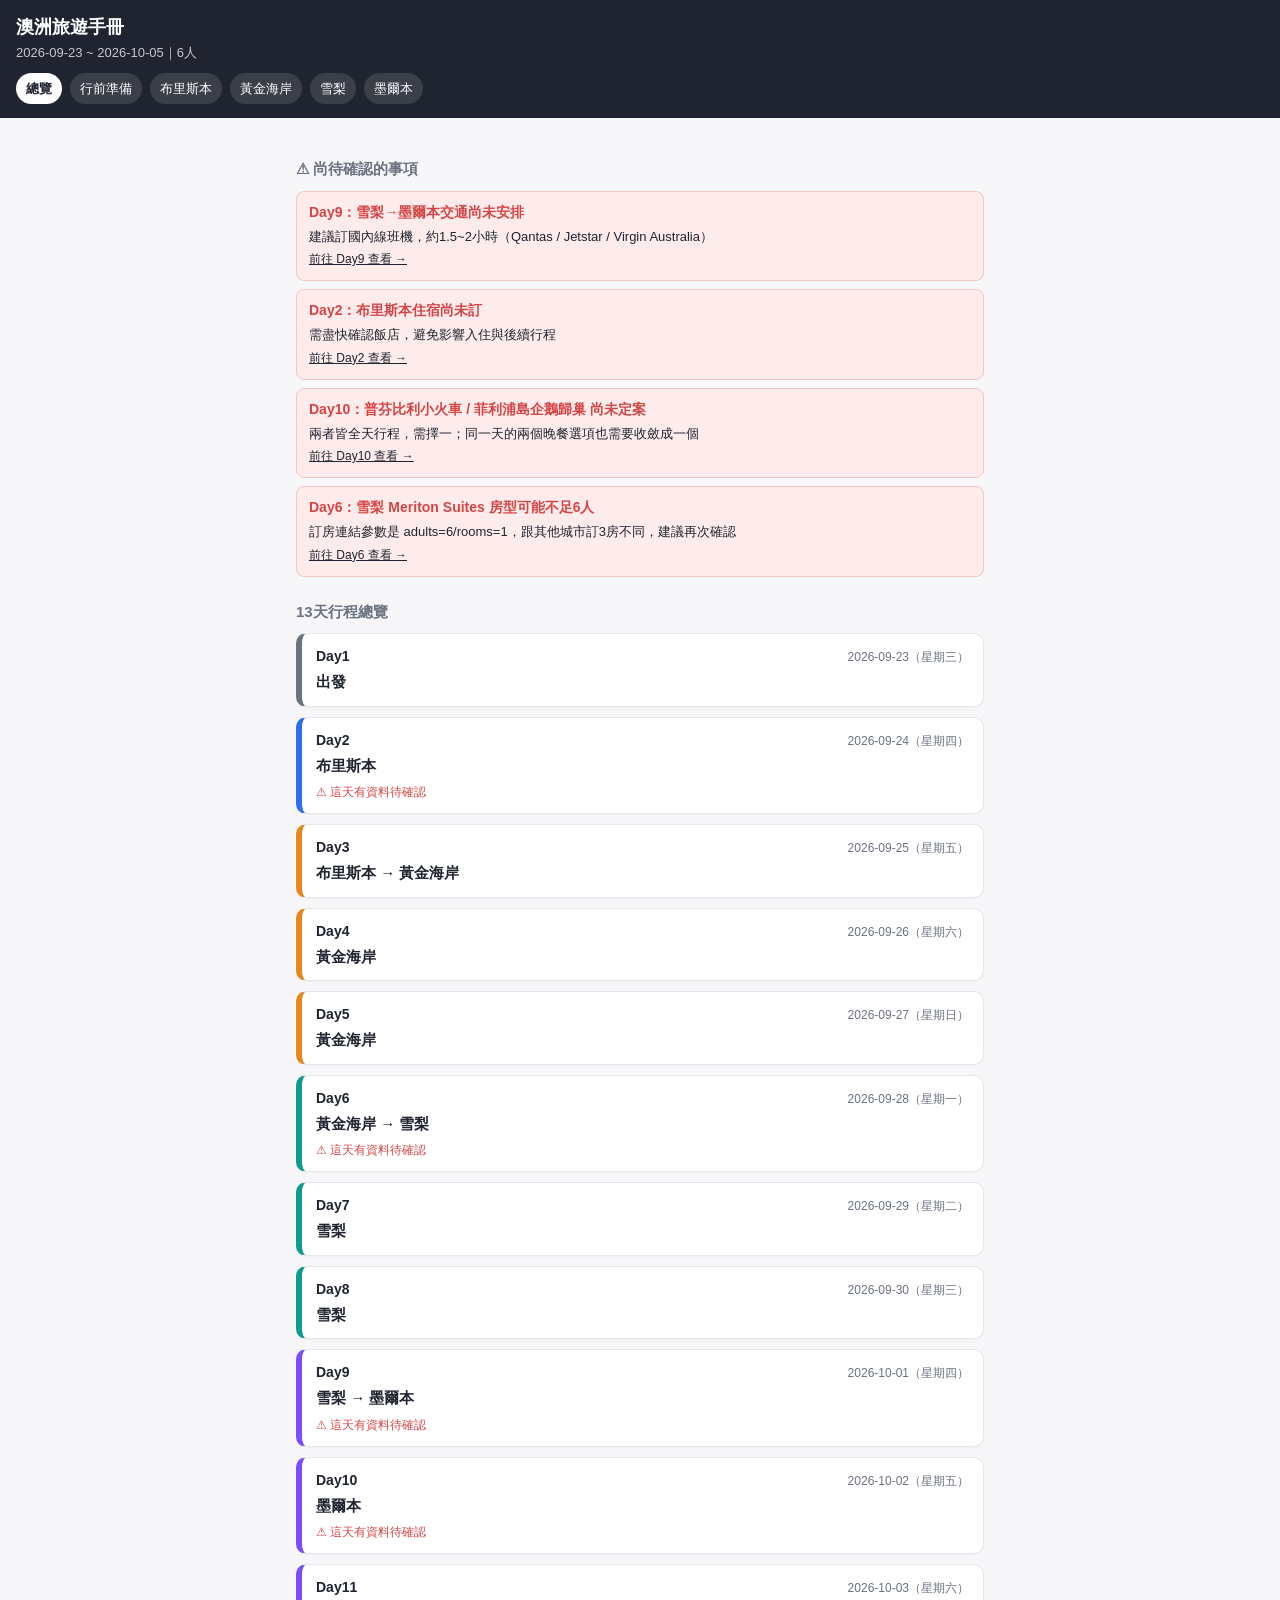
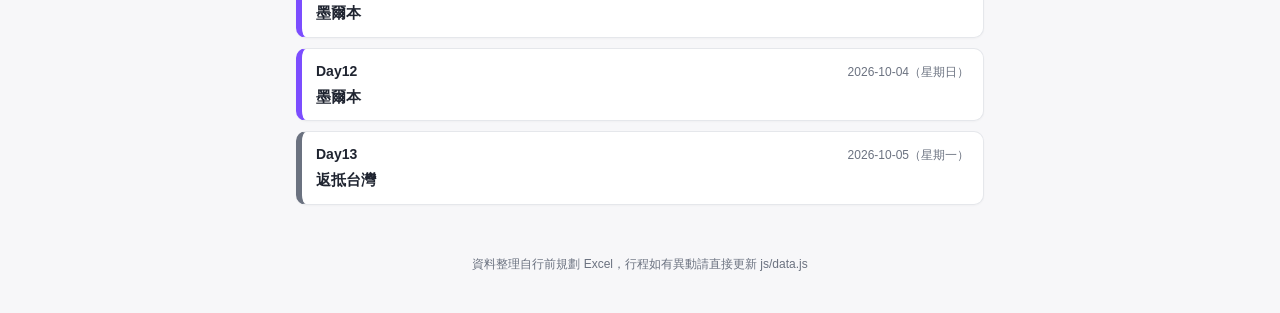
==== index.html @ a5708c62 "init: 澳洲旅遊手冊初版靜態網站 13天行程時間軸、住宿、四城市指南(景點/美食/購物/交通卡)、行前清單， 資料整理自初版 Excel 規劃，雪梨到墨爾本交通/布里斯本住宿/Day10行程 等缺" ====
<!DOCTYPE html>
<html lang="zh-Hant">
<head>
<meta charset="UTF-8" />
<meta name="viewport" content="width=device-width, initial-scale=1.0" />
<title>澳洲旅遊手冊</title>
<link rel="stylesheet" href="css/style.css" />
</head>
<body>
<header class="app-header" id="app-header"></header>
<main>
  <div id="today-banner"></div>

  <h2 class="section-title" id="open-issues-title">⚠ 尚待確認的事項</h2>
  <div id="open-issues"></div>

  <h2 class="section-title">13天行程總覽</h2>
  <div id="day-list"></div>
</main>
<footer>資料整理自行前規劃 Excel，行程如有異動請直接更新 js/data.js</footer>

<script src="js/data.js"></script>
<script src="js/app.js"></script>
<script>renderIndexPage();</script>
</body>
</html>
---- css/style.css ----
:root {
  --brisbane: #2f6fed;
  --goldcoast: #e8871e;
  --sydney: #0f9b8e;
  --melbourne: #7c4dff;
  --neutral: #6b7280;

  --confirmed: #1a9f5a;
  --tbd: #d64545;
  --candidate: #d99a1b;
  --action: #6b7280;

  --bg: #f7f7f9;
  --card-bg: #ffffff;
  --text: #1f2430;
  --text-muted: #6b7280;
  --border: #e5e7eb;
}

* { box-sizing: border-box; }

html, body {
  margin: 0;
  padding: 0;
  background: var(--bg);
  color: var(--text);
  font-family: -apple-system, BlinkMacSystemFont, "PingFang TC", "Microsoft JhengHei", "Noto Sans TC", sans-serif;
  line-height: 1.5;
}

a { color: inherit; text-decoration: none; }

.app-header {
  position: sticky;
  top: 0;
  z-index: 10;
  background: var(--text);
  color: #fff;
  padding: 14px 16px;
}

.app-header h1 {
  margin: 0;
  font-size: 18px;
}

.app-header .trip-range {
  font-size: 13px;
  opacity: 0.75;
  margin-top: 2px;
}

.nav-tabs {
  display: flex;
  gap: 8px;
  margin-top: 10px;
  flex-wrap: wrap;
}

.nav-tabs a {
  font-size: 13px;
  background: rgba(255,255,255,0.12);
  padding: 6px 10px;
  border-radius: 999px;
}

.nav-tabs a.active {
  background: #fff;
  color: var(--text);
  font-weight: 600;
}

main {
  max-width: 720px;
  margin: 0 auto;
  padding: 16px;
}

.section-title {
  font-size: 15px;
  font-weight: 700;
  margin: 24px 0 10px;
  color: var(--text-muted);
}

.day-card {
  display: block;
  background: var(--card-bg);
  border: 1px solid var(--border);
  border-left: 6px solid var(--neutral);
  border-radius: 10px;
  padding: 12px 14px;
  margin-bottom: 10px;
  box-shadow: 0 1px 2px rgba(0,0,0,0.03);
}

.day-card.today {
  outline: 2px solid #111;
  outline-offset: 1px;
}

.day-card .day-top {
  display: flex;
  justify-content: space-between;
  align-items: baseline;
  gap: 8px;
}

.day-card .day-label {
  font-weight: 700;
  font-size: 14px;
}

.day-card .day-date {
  font-size: 12px;
  color: var(--text-muted);
}

.day-card .day-city {
  margin-top: 4px;
  font-size: 15px;
  font-weight: 600;
}

.day-card .day-issue {
  margin-top: 6px;
  font-size: 12px;
  color: var(--tbd);
}

.city-brisbane { border-left-color: var(--brisbane); }
.city-goldcoast { border-left-color: var(--goldcoast); }
.city-sydney { border-left-color: var(--sydney); }
.city-melbourne { border-left-color: var(--melbourne); }

.today-banner {
  background: #111;
  color: #fff;
  border-radius: 10px;
  padding: 14px;
  margin-bottom: 16px;
}

.today-banner .label {
  font-size: 12px;
  opacity: 0.7;
}

.today-banner .headline {
  font-size: 18px;
  font-weight: 700;
  margin-top: 4px;
}

.today-banner a {
  display: inline-block;
  margin-top: 8px;
  font-size: 13px;
  text-decoration: underline;
}

.day-nav {
  display: flex;
  justify-content: space-between;
  gap: 10px;
  margin-bottom: 16px;
}

.day-nav a, .day-nav span {
  flex: 1;
  text-align: center;
  padding: 10px;
  border-radius: 8px;
  background: var(--card-bg);
  border: 1px solid var(--border);
  font-size: 13px;
}

.day-nav span.disabled {
  color: #ccc;
}

.accommodation-card {
  background: var(--card-bg);
  border: 1px solid var(--border);
  border-radius: 10px;
  padding: 14px;
  margin-bottom: 16px;
}

.accommodation-card .badge { margin-bottom: 6px; }

.accommodation-card h3 {
  margin: 0 0 4px;
  font-size: 16px;
}

.accommodation-card .meta {
  font-size: 13px;
  color: var(--text-muted);
}

.accommodation-card .note {
  margin-top: 8px;
  font-size: 13px;
  color: var(--tbd);
}

.accommodation-card .booking-link {
  display: inline-block;
  margin-top: 8px;
  font-size: 13px;
  text-decoration: underline;
}

.timeline {
  position: relative;
  padding-left: 4px;
}

.segment {
  background: var(--card-bg);
  border: 1px solid var(--border);
  border-radius: 10px;
  padding: 12px 14px;
  margin-bottom: 10px;
}

.segment .seg-top {
  display: flex;
  align-items: center;
  gap: 8px;
  flex-wrap: wrap;
}

.segment .seg-time {
  font-size: 12px;
  font-weight: 700;
  color: var(--text-muted);
  min-width: 64px;
}

.segment .seg-title {
  font-size: 15px;
  font-weight: 600;
  flex: 1;
}

.badge {
  display: inline-block;
  font-size: 11px;
  font-weight: 700;
  padding: 2px 8px;
  border-radius: 999px;
  color: #fff;
}

.badge.confirmed { background: var(--confirmed); }
.badge.tbd { background: var(--tbd); }
.badge.candidate { background: var(--candidate); }
.badge.action { background: var(--action); }
.badge.confirmed-needs-check { background: var(--candidate); }

.segment .seg-detail {
  margin-top: 6px;
  font-size: 13px;
  color: var(--text);
}

.segment .seg-duration {
  margin-top: 4px;
  font-size: 12px;
  color: var(--text-muted);
}

.segment .seg-warning {
  margin-top: 6px;
  font-size: 13px;
  background: #fff4e5;
  border: 1px solid #f0d9a8;
  border-radius: 6px;
  padding: 8px;
  color: #8a5a00;
}

.segment .seg-alt {
  margin-top: 6px;
  font-size: 13px;
}

.segment .seg-alt ul {
  margin: 4px 0 0;
  padding-left: 18px;
}

.notes-box {
  background: #fff9e6;
  border: 1px solid #f0e0a0;
  border-radius: 10px;
  padding: 10px 12px;
  font-size: 13px;
  margin-bottom: 16px;
}

.notes-box ul {
  margin: 4px 0 0;
  padding-left: 18px;
}

.city-grid {
  display: grid;
  grid-template-columns: repeat(2, 1fr);
  gap: 10px;
  margin-bottom: 16px;
}

.city-tile {
  display: block;
  padding: 16px;
  border-radius: 10px;
  color: #fff;
  font-weight: 700;
  text-align: center;
}

.tile-brisbane { background: var(--brisbane); }
.tile-goldcoast { background: var(--goldcoast); }
.tile-sydney { background: var(--sydney); }
.tile-melbourne { background: var(--melbourne); }

.guide-section {
  margin-bottom: 20px;
}

.guide-section h2 {
  font-size: 15px;
  border-bottom: 2px solid var(--border);
  padding-bottom: 6px;
}

.attraction {
  background: var(--card-bg);
  border: 1px solid var(--border);
  border-radius: 8px;
  padding: 10px 12px;
  margin-bottom: 8px;
}

.attraction .name { font-weight: 600; font-size: 14px; }
.attraction .howto { font-size: 12px; color: var(--text-muted); margin-top: 2px; }
.attraction .desc { font-size: 13px; margin-top: 4px; }

.checklist-item {
  background: var(--card-bg);
  border: 1px solid var(--border);
  border-radius: 8px;
  padding: 10px 12px;
  margin-bottom: 8px;
  display: flex;
  gap: 10px;
  align-items: flex-start;
}

.checklist-item input { margin-top: 3px; }
.checklist-item .item-text .title { font-weight: 600; font-size: 14px; }
.checklist-item .item-text .detail { font-size: 12px; color: var(--text-muted); margin-top: 2px; }

.issue-card {
  background: #fdeceb;
  border: 1px solid #f3c6c2;
  border-radius: 8px;
  padding: 10px 12px;
  margin-bottom: 8px;
}

.issue-card .issue-title { font-weight: 700; font-size: 14px; color: var(--tbd); }
.issue-card .issue-suggestion { font-size: 13px; margin-top: 4px; }
.issue-card a { text-decoration: underline; font-size: 12px; }

footer {
  text-align: center;
  font-size: 12px;
  color: var(--text-muted);
  padding: 24px 16px 40px;
}
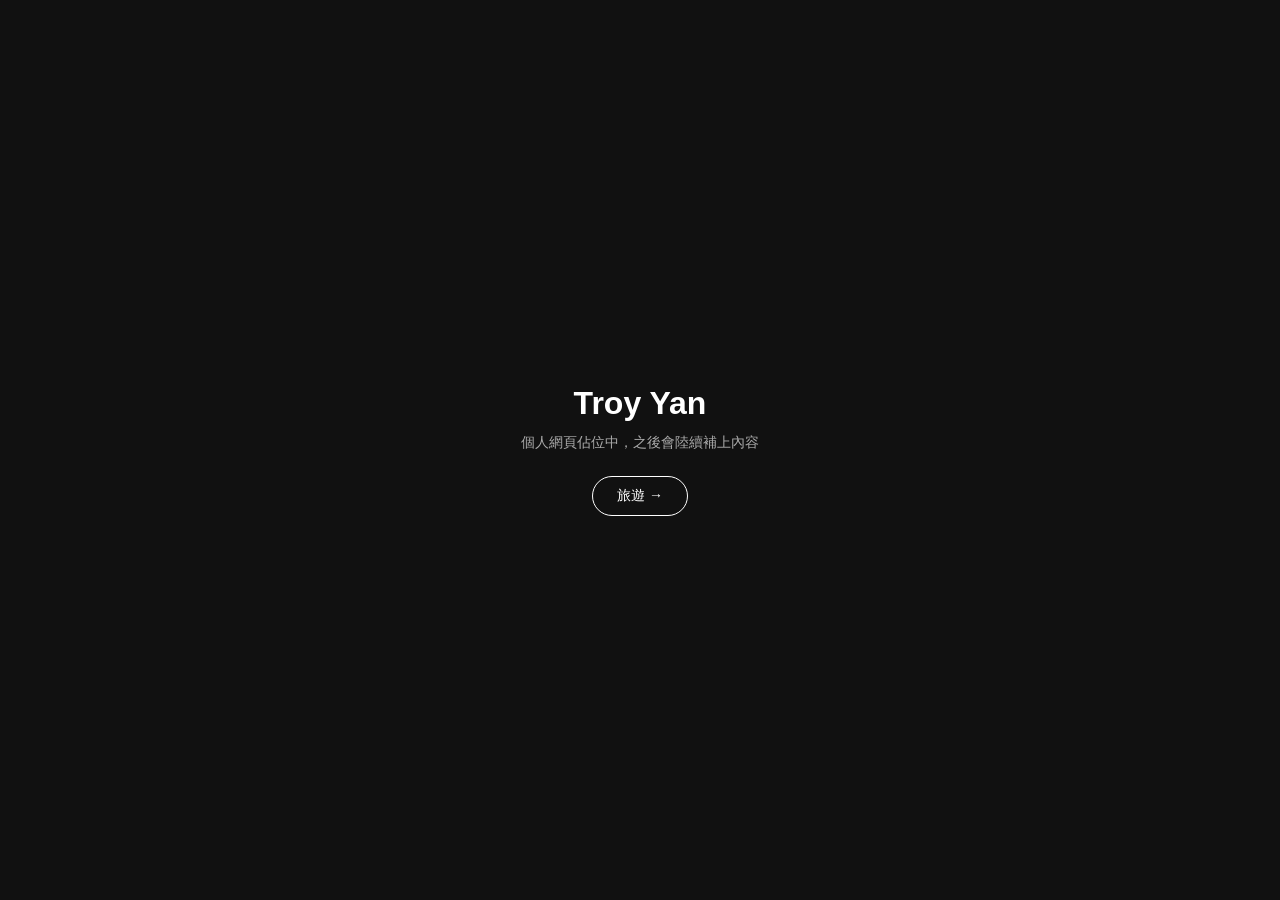
==== commit c72efe88: "restructure: 個人首頁搬到根目錄，澳洲手冊移至 /travel/australia-2026/ - 根目錄改成個人首頁佔位頁，之後陸續補內容 - 新增 /travel/ 旅遊landing" ====
--- a/index.html
+++ b/index.html
@@ -3,24 +3,14 @@
 <head>
 <meta charset="UTF-8" />
 <meta name="viewport" content="width=device-width, initial-scale=1.0" />
-<title>澳洲旅遊手冊</title>
-<link rel="stylesheet" href="css/style.css" />
+<title>Troy Yan</title>
+<link rel="stylesheet" href="style.css" />
 </head>
 <body>
-<header class="app-header" id="app-header"></header>
-<main>
-  <div id="today-banner"></div>
-
-  <h2 class="section-title" id="open-issues-title">⚠ 尚待確認的事項</h2>
-  <div id="open-issues"></div>
-
-  <h2 class="section-title">13天行程總覽</h2>
-  <div id="day-list"></div>
+<main class="home">
+  <h1>Troy Yan</h1>
+  <p class="tagline">個人網頁佔位中，之後會陸續補上內容</p>
+  <a class="btn" href="travel/">旅遊 →</a>
 </main>
-<footer>資料整理自行前規劃 Excel，行程如有異動請直接更新 js/data.js</footer>
-
-<script src="js/data.js"></script>
-<script src="js/app.js"></script>
-<script>renderIndexPage();</script>
 </body>
 </html>
--- a/style.css
+++ b/style.css
@@ -0,0 +1,46 @@
+* { box-sizing: border-box; }
+
+html, body {
+  margin: 0;
+  height: 100%;
+  background: #111;
+  color: #fff;
+  font-family: -apple-system, BlinkMacSystemFont, "PingFang TC", "Microsoft JhengHei", "Noto Sans TC", sans-serif;
+}
+
+.home {
+  height: 100vh;
+  display: flex;
+  flex-direction: column;
+  align-items: center;
+  justify-content: center;
+  text-align: center;
+  gap: 12px;
+  padding: 24px;
+}
+
+.home h1 {
+  font-size: 32px;
+  margin: 0;
+}
+
+.home .tagline {
+  color: #aaa;
+  font-size: 14px;
+  margin: 0 0 12px;
+}
+
+.home .btn {
+  display: inline-block;
+  padding: 10px 24px;
+  border: 1px solid #fff;
+  border-radius: 999px;
+  color: #fff;
+  text-decoration: none;
+  font-size: 14px;
+}
+
+.home .btn:hover {
+  background: #fff;
+  color: #111;
+}
